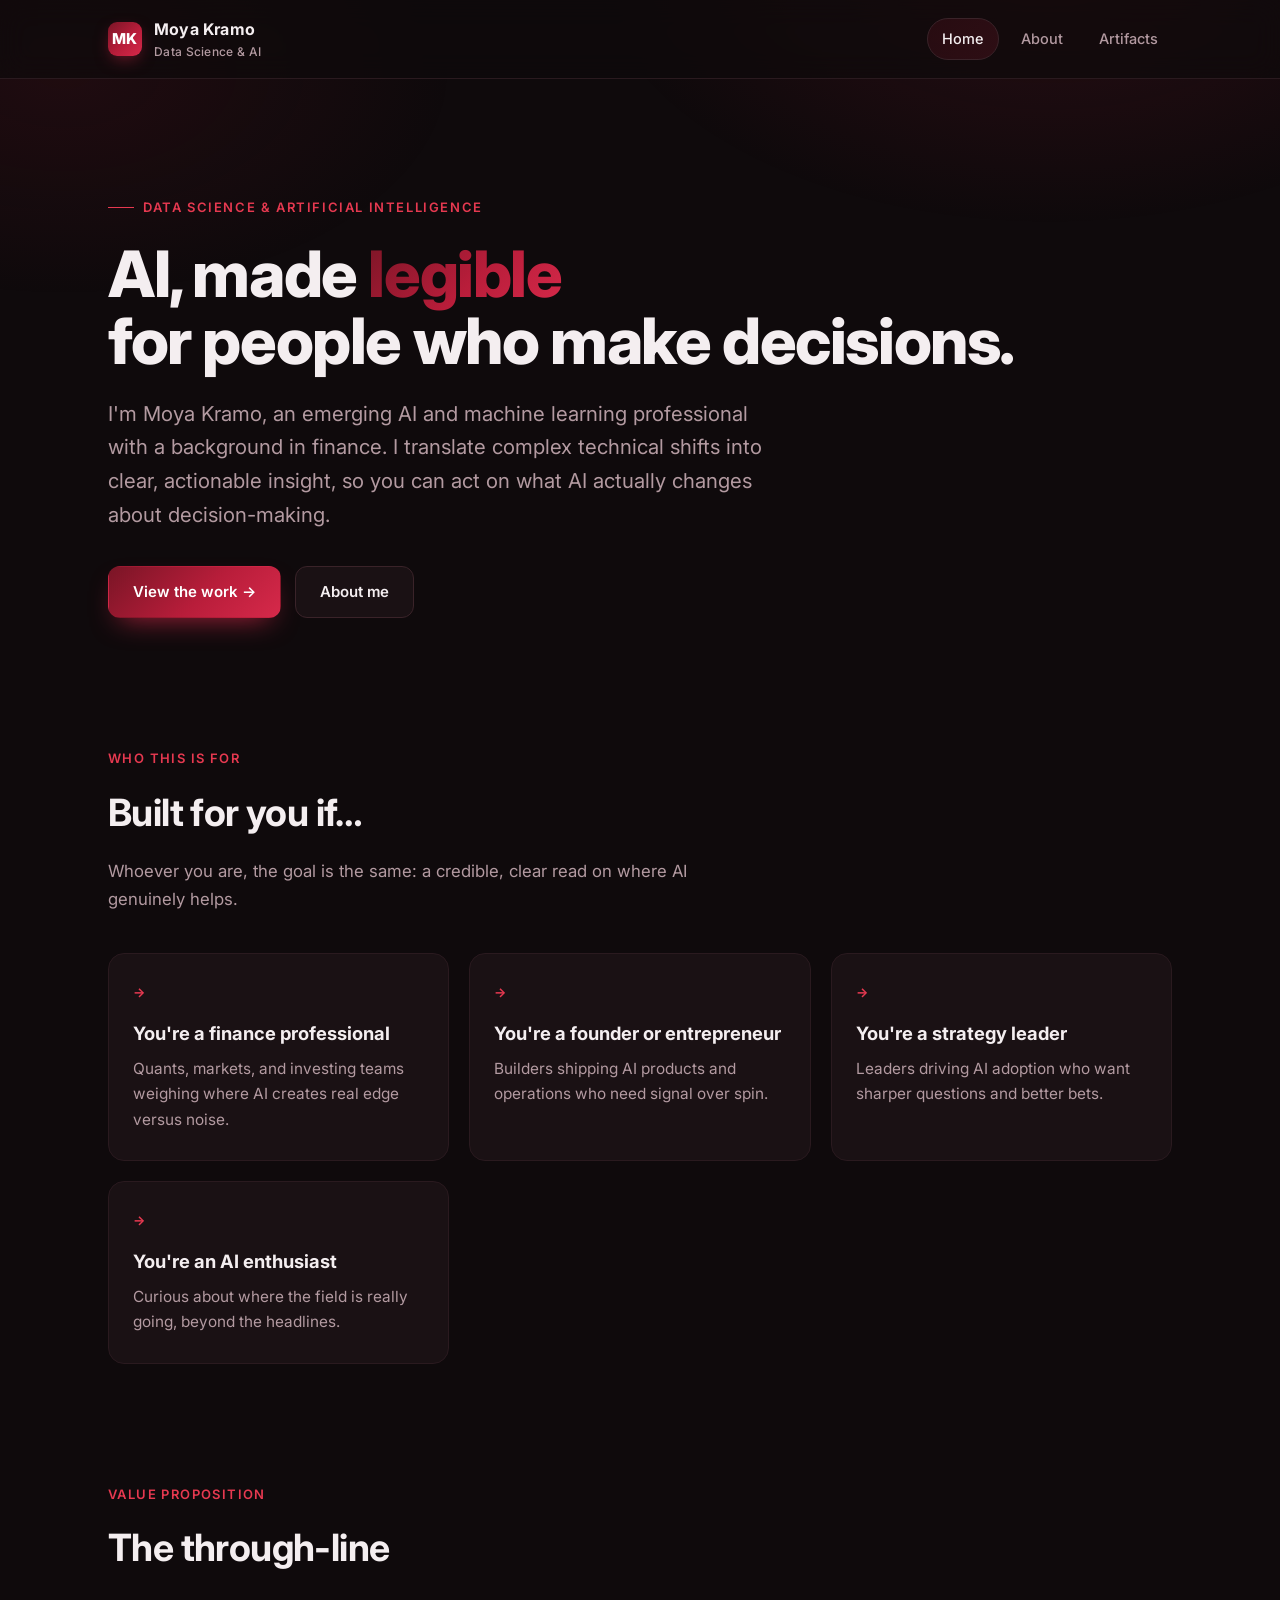
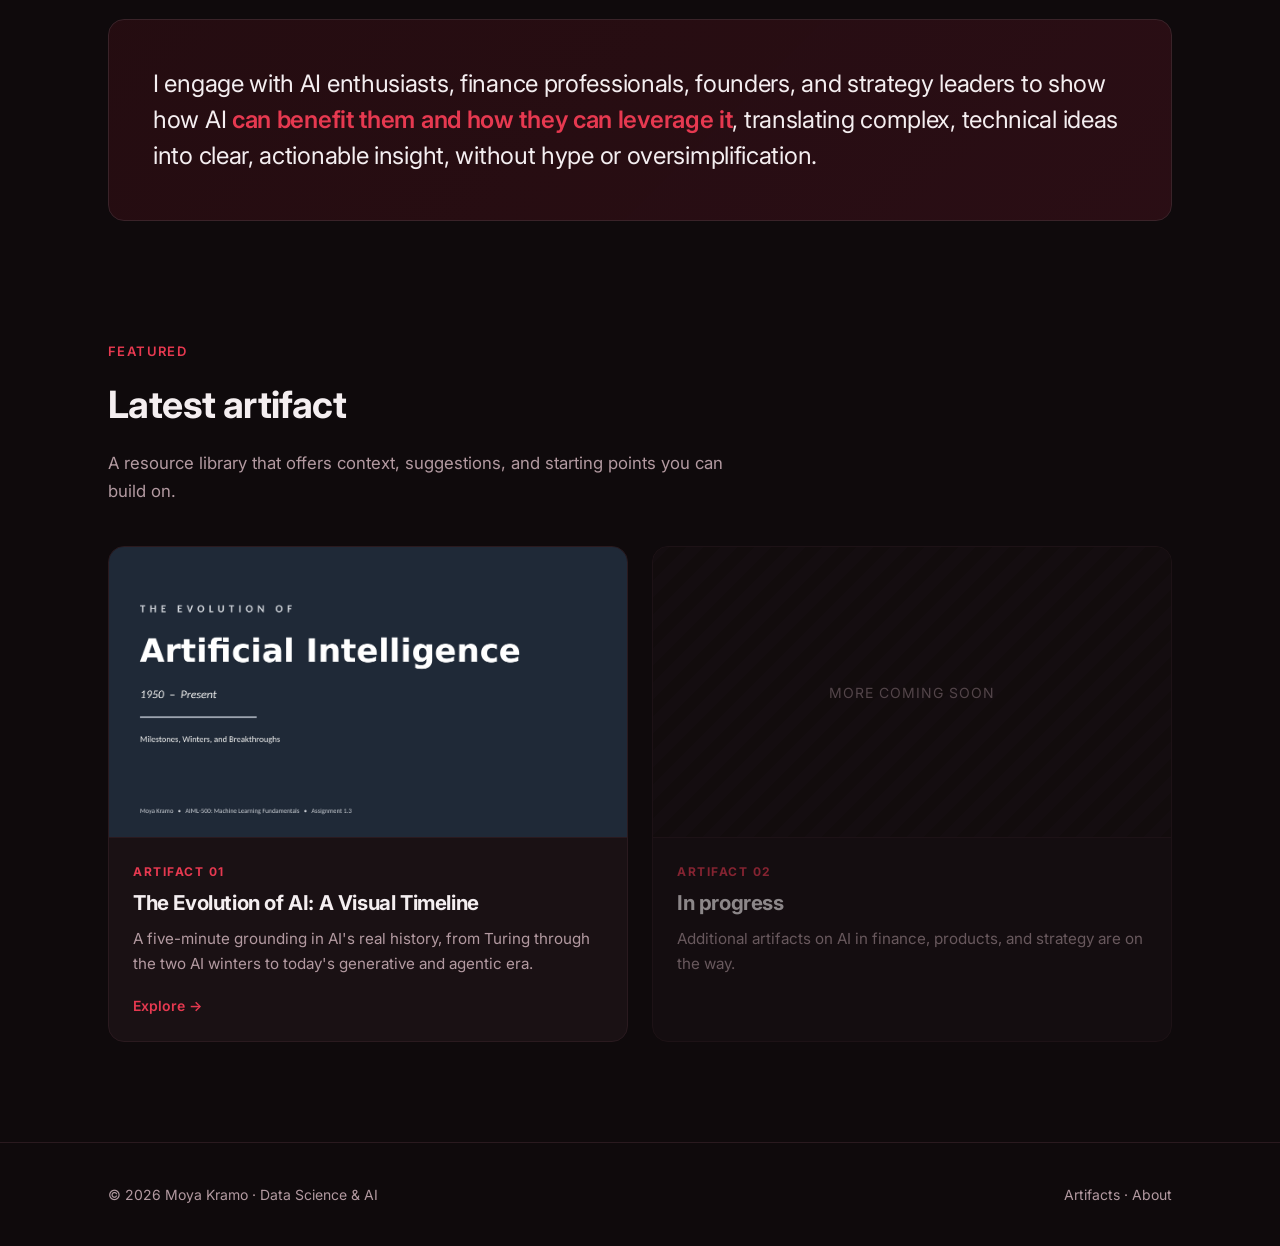
==== index.html @ 28b3f5e3 "Add files via upload" ====
<!DOCTYPE html>
<html lang="en">
<head>
  <meta charset="UTF-8" />
  <meta name="viewport" content="width=device-width, initial-scale=1.0" />
  <title>Moya Kramo · AI / ML Portfolio</title>
  <meta name="description" content="Moya Kramo, Data Science & AI. Translating AI into clear, actionable insight for finance professionals, founders, and strategy leaders." />
  <link rel="preconnect" href="https://fonts.googleapis.com" />
  <link rel="preconnect" href="https://fonts.gstatic.com" crossorigin />
  <link href="https://fonts.googleapis.com/css2?family=Inter:wght@400;500;600;700;800&display=swap" rel="stylesheet" />
  <link rel="stylesheet" href="assets/style.css" />
</head>
<body>
  <header class="site-header">
    <nav class="nav">
      <a class="brand" href="index.html">
        <span class="mark">MK</span>
        <span>Moya Kramo<small>Data Science &amp; AI</small></span>
      </a>
      <button class="nav-toggle" aria-label="Menu">&#9776;</button>
      <div class="nav-links">
        <a href="index.html" class="active">Home</a>
        <a href="about.html">About</a>
        <a href="artifacts.html">Artifacts</a>
      </div>
    </nav>
  </header>

  <main>
    <!-- HERO -->
    <section class="hero">
      <div class="wrap">
        <span class="eyebrow">Data Science &amp; Artificial Intelligence</span>
        <h1>AI, made <span class="accent">legible</span><br />for people who make decisions.</h1>
        <p class="lead">
          I'm Moya Kramo, an emerging AI and machine learning professional with a background in
          finance. I translate complex technical shifts into clear, actionable insight, so you can
          act on what AI actually changes about decision-making.
        </p>
        <div class="cta-row">
          <a class="btn btn-primary" href="artifacts.html">View the work &rarr;</a>
          <a class="btn btn-ghost" href="about.html">About me</a>
        </div>
      </div>
    </section>

    <!-- VALUE PROP -->
    <section class="section">
      <div class="wrap">
        <div class="section-head">
          <div class="kicker">Who this is for</div>
          <h2>Built for you if&hellip;</h2>
          <p>Whoever you are, the goal is the same: a credible, clear read on where AI genuinely helps.</p>
        </div>
        <div class="value-grid">
          <div class="value-card">
            <div class="num">&rarr;</div>
            <h3>You're a finance professional</h3>
            <p>Quants, markets, and investing teams weighing where AI creates real edge versus noise.</p>
          </div>
          <div class="value-card">
            <div class="num">&rarr;</div>
            <h3>You're a founder or entrepreneur</h3>
            <p>Builders shipping AI products and operations who need signal over spin.</p>
          </div>
          <div class="value-card">
            <div class="num">&rarr;</div>
            <h3>You're a strategy leader</h3>
            <p>Leaders driving AI adoption who want sharper questions and better bets.</p>
          </div>
          <div class="value-card">
            <div class="num">&rarr;</div>
            <h3>You're an AI enthusiast</h3>
            <p>Curious about where the field is really going, beyond the headlines.</p>
          </div>
        </div>
      </div>
    </section>

    <!-- STATEMENT -->
    <section class="section">
      <div class="wrap">
        <div class="section-head">
          <div class="kicker">Value proposition</div>
          <h2>The through-line</h2>
        </div>
        <div class="statement">
          <p>
            I engage with AI enthusiasts, finance professionals, founders, and strategy leaders to show
            how AI <span class="accent">can benefit them and how they can leverage it</span>, translating
            complex, technical ideas into clear, actionable insight, without hype or oversimplification.
          </p>
        </div>
      </div>
    </section>

    <!-- FEATURED ARTIFACT -->
    <section class="section">
      <div class="wrap">
        <div class="section-head">
          <div class="kicker">Featured</div>
          <h2>Latest artifact</h2>
          <p>A resource library that offers context, suggestions, and starting points you can build on.</p>
        </div>
        <div class="art-grid">
          <a class="art-card" href="artifact-01.html">
            <div class="art-thumb"><img src="assets/artifacts/ai-timeline-cover.png" alt="AI Timeline cover slide" /></div>
            <div class="art-body">
              <div class="art-index">ARTIFACT 01</div>
              <h3>The Evolution of AI: A Visual Timeline</h3>
              <p>A five-minute grounding in AI's real history, from Turing through the two AI winters to today's generative and agentic era.</p>
              <span class="art-more">Explore &rarr;</span>
            </div>
          </a>
          <div class="art-card soon">
            <div class="art-thumb">More coming soon</div>
            <div class="art-body">
              <div class="art-index">ARTIFACT 02</div>
              <h3>In progress</h3>
              <p>Additional artifacts on AI in finance, products, and strategy are on the way.</p>
            </div>
          </div>
        </div>
      </div>
    </section>
  </main>

  <footer class="site-footer">
    <div class="wrap">
      <div>&copy; 2026 Moya Kramo · Data Science &amp; AI</div>
      <div><a href="artifacts.html">Artifacts</a> · <a href="about.html">About</a></div>
    </div>
  </footer>

  <script src="assets/main.js"></script>
</body>
</html>
---- assets/style.css ----
/* ============================================================
   Moya Kramo — Portfolio
   Dark burgundy / red theme
   ============================================================ */

:root {
  /* backgrounds */
  --bg:        #0f0a0c;
  --bg-alt:    #140d10;
  --surface:   #1a1114;
  --surface-2: #22161a;
  --border:    #3a2329;
  --border-soft: #2a1a1f;

  /* brand — burgundy / red */
  --burgundy:  #6e1423;
  --burgundy-2:#8d1c2e;
  --red:       #c1121f;
  --red-bright:#e63950;
  --accent:    #b81d3a;
  --grad: linear-gradient(135deg, #7a1526 0%, #b81d3a 55%, #d6294a 100%);
  --grad-soft: linear-gradient(135deg, rgba(122,21,38,.20), rgba(214,41,74,.14));

  /* text */
  --text:      #f4eef0;
  --muted:     #b39aa1;
  --muted-2:   #8b757c;

  /* system */
  --radius:    16px;
  --radius-sm: 10px;
  --maxw:      1120px;
  --shadow:    0 18px 40px -18px rgba(0,0,0,.75);
  --font: "Inter", -apple-system, BlinkMacSystemFont, "Segoe UI", Roboto, Helvetica, Arial, sans-serif;
}

* { box-sizing: border-box; }

html { scroll-behavior: smooth; scroll-padding-top: 96px; }

body {
  margin: 0;
  font-family: var(--font);
  background: var(--bg);
  color: var(--text);
  line-height: 1.65;
  -webkit-font-smoothing: antialiased;
  text-rendering: optimizeLegibility;
}

/* ambient glow */
body::before {
  content: "";
  position: fixed;
  inset: 0;
  z-index: -1;
  background:
    radial-gradient(60% 50% at 82% -5%, rgba(184,29,58,.16), transparent 60%),
    radial-gradient(55% 45% at 5% 8%, rgba(110,20,35,.18), transparent 55%);
  pointer-events: none;
}

a { color: inherit; text-decoration: none; }
img { max-width: 100%; display: block; }

.wrap { max-width: var(--maxw); margin: 0 auto; padding: 0 28px; }

/* ---------- header ---------- */
.site-header {
  position: sticky; top: 0; z-index: 50;
  backdrop-filter: blur(14px);
  background: rgba(15,10,12,.72);
  border-bottom: 1px solid var(--border-soft);
}
.nav {
  max-width: var(--maxw); margin: 0 auto;
  display: flex; align-items: center; justify-content: space-between;
  padding: 16px 28px;
}
.brand { display: flex; align-items: center; gap: 12px; font-weight: 700; letter-spacing: .2px; }
.brand .mark {
  width: 34px; height: 34px; border-radius: 9px;
  background: var(--grad);
  display: grid; place-items: center;
  font-size: 15px; font-weight: 800; color: #fff;
  box-shadow: 0 6px 18px -6px rgba(214,41,74,.7);
}
.brand small { display: block; font-weight: 500; color: var(--muted); font-size: 12px; letter-spacing: .3px; }
.nav-links { display: flex; gap: 8px; align-items: center; }
.nav-links a {
  padding: 8px 14px; border-radius: 999px; color: var(--muted);
  font-size: 14.5px; font-weight: 500; transition: .18s;
}
.nav-links a:hover { color: var(--text); background: var(--surface); }
.nav-links a.active { color: var(--text); background: var(--grad-soft); border: 1px solid var(--border); }
.nav-toggle { display: none; background: none; border: 0; color: var(--text); font-size: 24px; cursor: pointer; }

/* ---------- hero ---------- */
.hero { padding: 110px 0 70px; }
.eyebrow {
  display: inline-flex; align-items: center; gap: 9px;
  font-size: 13px; letter-spacing: 1.6px; text-transform: uppercase;
  color: var(--red-bright); font-weight: 600; margin-bottom: 22px;
}
.eyebrow::before { content:""; width: 26px; height: 1.5px; background: var(--red-bright); display:inline-block; }
.hero h1 {
  font-size: clamp(2.4rem, 5.4vw, 4rem);
  line-height: 1.05; margin: 0 0 22px; letter-spacing: -1.4px; font-weight: 800;
}
.hero h1 .accent {
  background: var(--grad);
  -webkit-background-clip: text; background-clip: text; color: transparent;
}
.hero p.lead {
  font-size: clamp(1.05rem, 1.8vw, 1.28rem);
  color: var(--muted); max-width: 680px; margin: 0 0 34px;
}
.cta-row { display: flex; gap: 14px; flex-wrap: wrap; }

/* ---------- buttons ---------- */
.btn {
  display: inline-flex; align-items: center; gap: 10px;
  padding: 13px 24px; border-radius: 12px; font-weight: 600; font-size: 15px;
  cursor: pointer; border: 1px solid transparent; transition: .2s;
}
.btn-primary { background: var(--grad); color: #fff; box-shadow: 0 12px 28px -12px rgba(214,41,74,.8); }
.btn-primary:hover { transform: translateY(-2px); box-shadow: 0 18px 34px -12px rgba(214,41,74,.9); }
.btn-ghost { background: var(--surface); border-color: var(--border); color: var(--text); }
.btn-ghost:hover { border-color: var(--accent); background: var(--surface-2); }

/* ---------- section headings ---------- */
.section { padding: 60px 0; }
.section-head { margin-bottom: 40px; }
.section-head .kicker {
  color: var(--red-bright); font-size: 13px; font-weight: 600;
  letter-spacing: 1.4px; text-transform: uppercase; margin-bottom: 12px;
}
.section-head h2 { font-size: clamp(1.7rem, 3vw, 2.35rem); margin: 0 0 14px; letter-spacing: -.6px; }
.section-head p { color: var(--muted); max-width: 640px; margin: 0; font-size: 1.05rem; }

/* ---------- value prop cards ---------- */
.value-grid { display: grid; grid-template-columns: repeat(3,1fr); gap: 20px; }
.value-card {
  background: var(--surface); border: 1px solid var(--border-soft);
  border-radius: var(--radius); padding: 28px 24px; transition: .2s;
}
.value-card:hover { border-color: var(--border); transform: translateY(-3px); box-shadow: var(--shadow); }
.value-card .num {
  font-size: 13px; font-weight: 700; color: var(--red-bright);
  letter-spacing: 1px;
}
.value-card h3 { margin: 14px 0 8px; font-size: 1.15rem; }
.value-card p { color: var(--muted); margin: 0; font-size: .96rem; }

/* ---------- statement band ---------- */
.statement {
  background: var(--grad-soft);
  border: 1px solid var(--border); border-radius: var(--radius);
  padding: 46px 44px; margin-top: 8px;
}
.statement p { font-size: clamp(1.15rem, 2.1vw, 1.5rem); margin: 0; line-height: 1.5; letter-spacing: -.3px; }
.statement .accent { color: var(--red-bright); font-weight: 600; }

/* ---------- artifact grid ---------- */
.art-grid { display: grid; grid-template-columns: repeat(2,1fr); gap: 24px; }
.art-card {
  background: var(--surface); border: 1px solid var(--border-soft);
  border-radius: var(--radius); overflow: hidden; transition: .22s; display: flex; flex-direction: column;
}
.art-card:hover { border-color: var(--accent); transform: translateY(-4px); box-shadow: var(--shadow); }
.art-thumb { aspect-ratio: 16/9; overflow: hidden; border-bottom: 1px solid var(--border-soft); background: #11151c; }
.art-thumb img { width: 100%; height: 100%; object-fit: cover; transition: .3s; }
.art-card:hover .art-thumb img { transform: scale(1.04); }
.art-body { padding: 24px; display: flex; flex-direction: column; flex: 1; }
.art-index { font-size: 12px; font-weight: 700; color: var(--red-bright); letter-spacing: 1.5px; }
.art-body h3 { margin: 8px 0 10px; font-size: 1.28rem; letter-spacing: -.4px; line-height: 1.25; }
.art-body p { color: var(--muted); font-size: .95rem; margin: 0 0 18px; flex: 1; }
.art-more { color: var(--red-bright); font-weight: 600; font-size: 14px; display: inline-flex; gap: 7px; }
.art-card:hover .art-more { gap: 11px; }

.art-card.soon { opacity: .55; pointer-events: none; }
.art-card.soon .art-thumb {
  display: grid; place-items: center; aspect-ratio: 16/9;
  background: repeating-linear-gradient(135deg, #1a1114, #1a1114 12px, #17100f 12px, #17100f 24px);
  color: var(--muted-2); font-size: 14px; letter-spacing: 1px; text-transform: uppercase;
}

/* ---------- tag pills ---------- */
.pills { display: flex; flex-wrap: wrap; gap: 9px; }
.pill {
  font-size: 12.5px; font-weight: 500; padding: 6px 13px; border-radius: 999px;
  background: var(--surface-2); border: 1px solid var(--border); color: var(--muted);
}
.pill.brand { background: var(--grad); color: #fff; border-color: transparent; }

/* ============================================================
   Artifact detail layout
   ============================================================ */
.detail { display: grid; grid-template-columns: 232px 1fr; gap: 48px; align-items: start; padding: 48px 0 90px; }

.side-nav { position: sticky; top: 100px; }
.side-nav .back {
  display: inline-flex; align-items: center; gap: 8px; color: var(--muted);
  font-size: 14px; margin-bottom: 26px; padding: 8px 14px; border-radius: 999px;
  border: 1px solid var(--border-soft); transition: .18s;
}
.side-nav .back:hover { color: var(--text); border-color: var(--border); }
.side-nav ul { list-style: none; margin: 0; padding: 0; border-left: 1px solid var(--border-soft); }
.side-nav li a {
  display: block; padding: 9px 0 9px 18px; margin-left: -1px; color: var(--muted);
  font-size: 14.5px; border-left: 2px solid transparent; transition: .16s;
}
.side-nav li a:hover { color: var(--text); }
.side-nav li a.active { color: var(--red-bright); border-left-color: var(--red-bright); font-weight: 600; }

.detail-main { min-width: 0; }
.detail-header .pills { margin: 20px 0 26px; }
.detail-header h1 { font-size: clamp(2rem, 4vw, 3rem); letter-spacing: -1.2px; margin: 0; line-height: 1.08; }
.detail-header .sub { color: var(--muted); font-size: 1.1rem; margin: 16px 0 0; }

.doc-actions { display: flex; gap: 12px; flex-wrap: wrap; margin: 28px 0 10px; }

.art-section { padding: 34px 0; border-top: 1px solid var(--border-soft); scroll-margin-top: 96px; }
.art-section:first-of-type { border-top: 0; }
.art-section h2 {
  font-size: 1.4rem; margin: 0 0 16px; letter-spacing: -.4px;
  display: flex; align-items: center; gap: 12px;
}
.art-section h2::before {
  content: ""; width: 8px; height: 8px; border-radius: 2px; background: var(--grad); flex: none;
}
.art-section p { color: #d8ccd0; margin: 0 0 14px; }
.art-section ul { margin: 6px 0 0; padding-left: 0; list-style: none; }
.art-section ul li {
  position: relative; padding-left: 26px; margin-bottom: 12px; color: #d8ccd0;
}
.art-section ul li::before {
  content: ""; position: absolute; left: 4px; top: 11px;
  width: 7px; height: 7px; border-radius: 999px; background: var(--red-bright);
}

/* pdf embed */
.pdf-frame {
  width: 100%; aspect-ratio: 16/10; border: 1px solid var(--border);
  border-radius: var(--radius); background: #0b0e13; margin: 6px 0 0; box-shadow: var(--shadow);
}
.pdf-note { color: var(--muted-2); font-size: 13px; margin-top: 12px; }

/* ---------- footer ---------- */
.site-footer {
  border-top: 1px solid var(--border-soft); margin-top: 40px;
  padding: 40px 0; color: var(--muted); font-size: 14px;
}
.site-footer .wrap { display: flex; justify-content: space-between; align-items: center; gap: 20px; flex-wrap: wrap; }
.site-footer a:hover { color: var(--text); }

/* ---------- responsive ---------- */
@media (max-width: 860px) {
  .nav-links { display: none; }
  .nav-toggle { display: block; }
  .nav-links.open {
    display: flex; flex-direction: column; position: absolute; top: 64px; right: 20px;
    background: var(--surface); border: 1px solid var(--border); border-radius: 14px; padding: 10px; gap: 4px;
    box-shadow: var(--shadow);
  }
  .value-grid { grid-template-columns: 1fr; }
  .art-grid { grid-template-columns: 1fr; }
  .detail { grid-template-columns: 1fr; gap: 20px; }
  .side-nav { position: static; }
  .side-nav ul { display: none; }
  .statement { padding: 32px 24px; }
  .hero { padding: 70px 0 40px; }
}
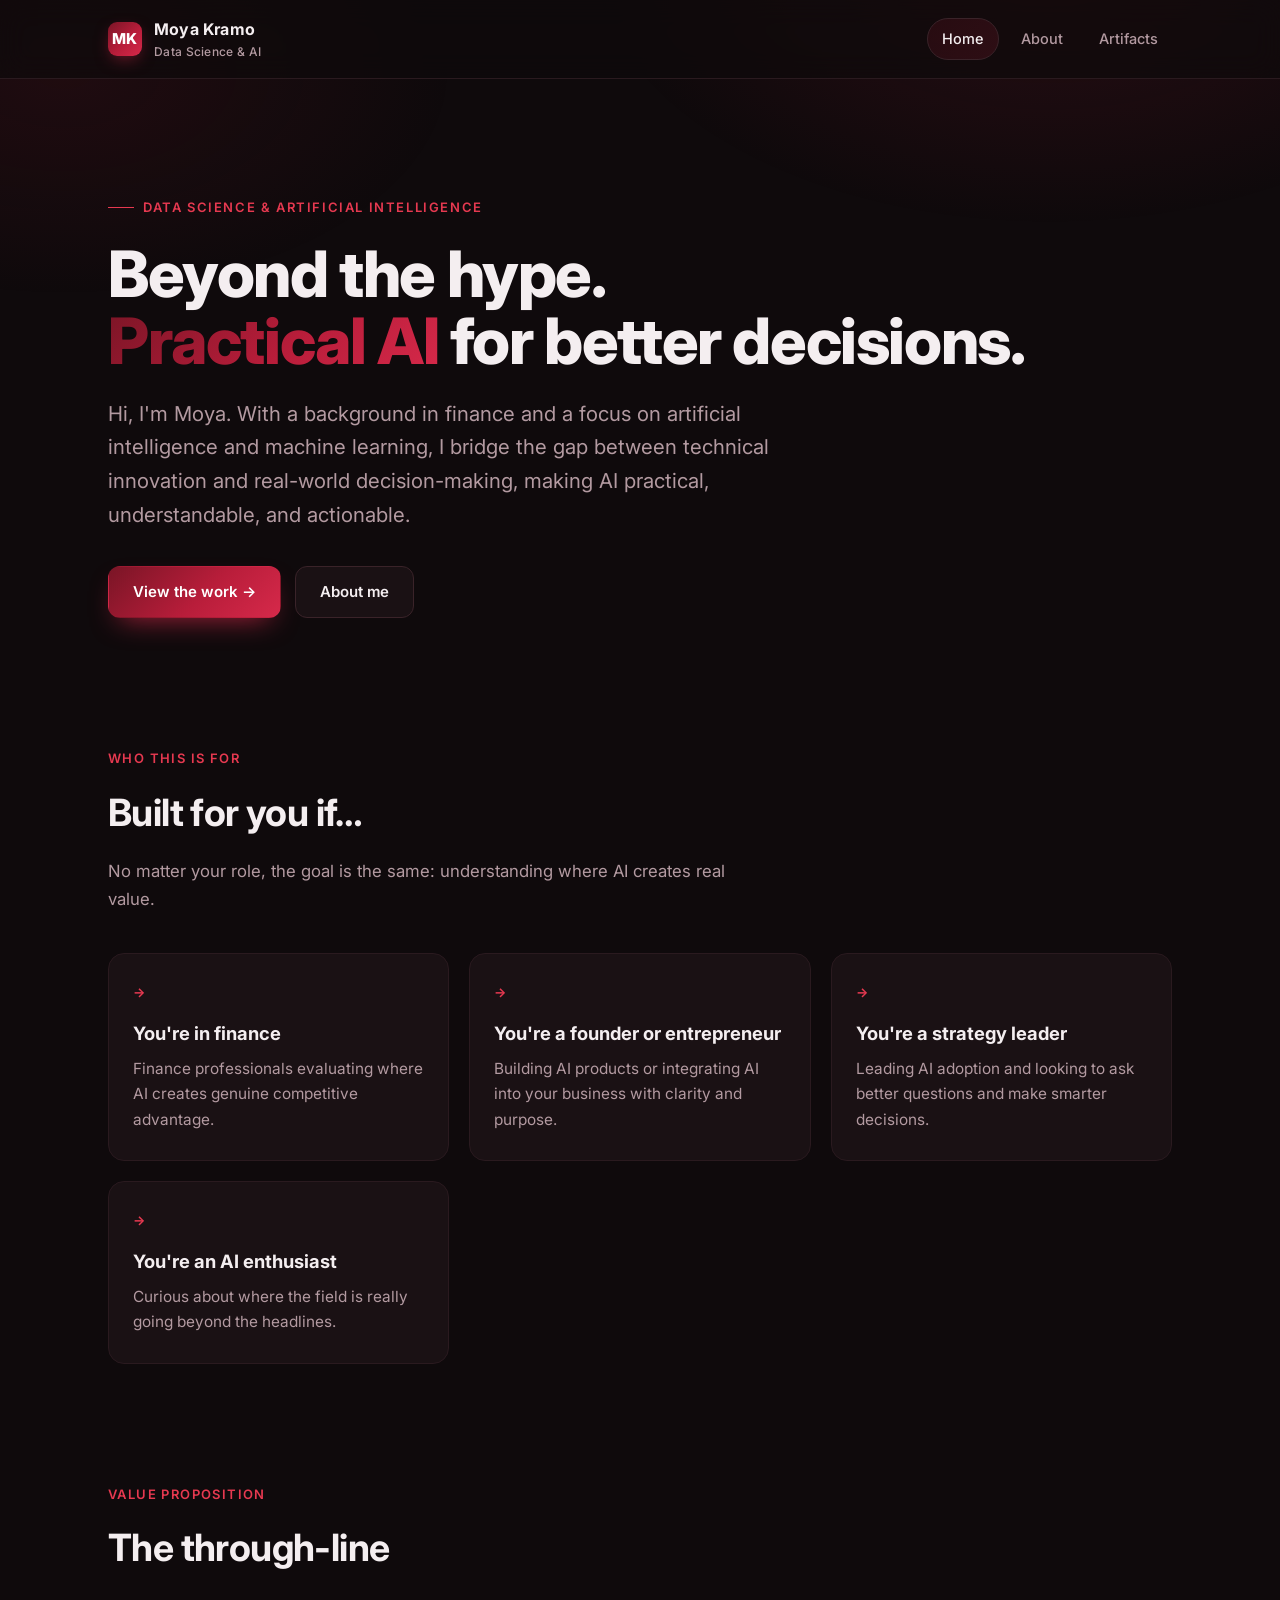
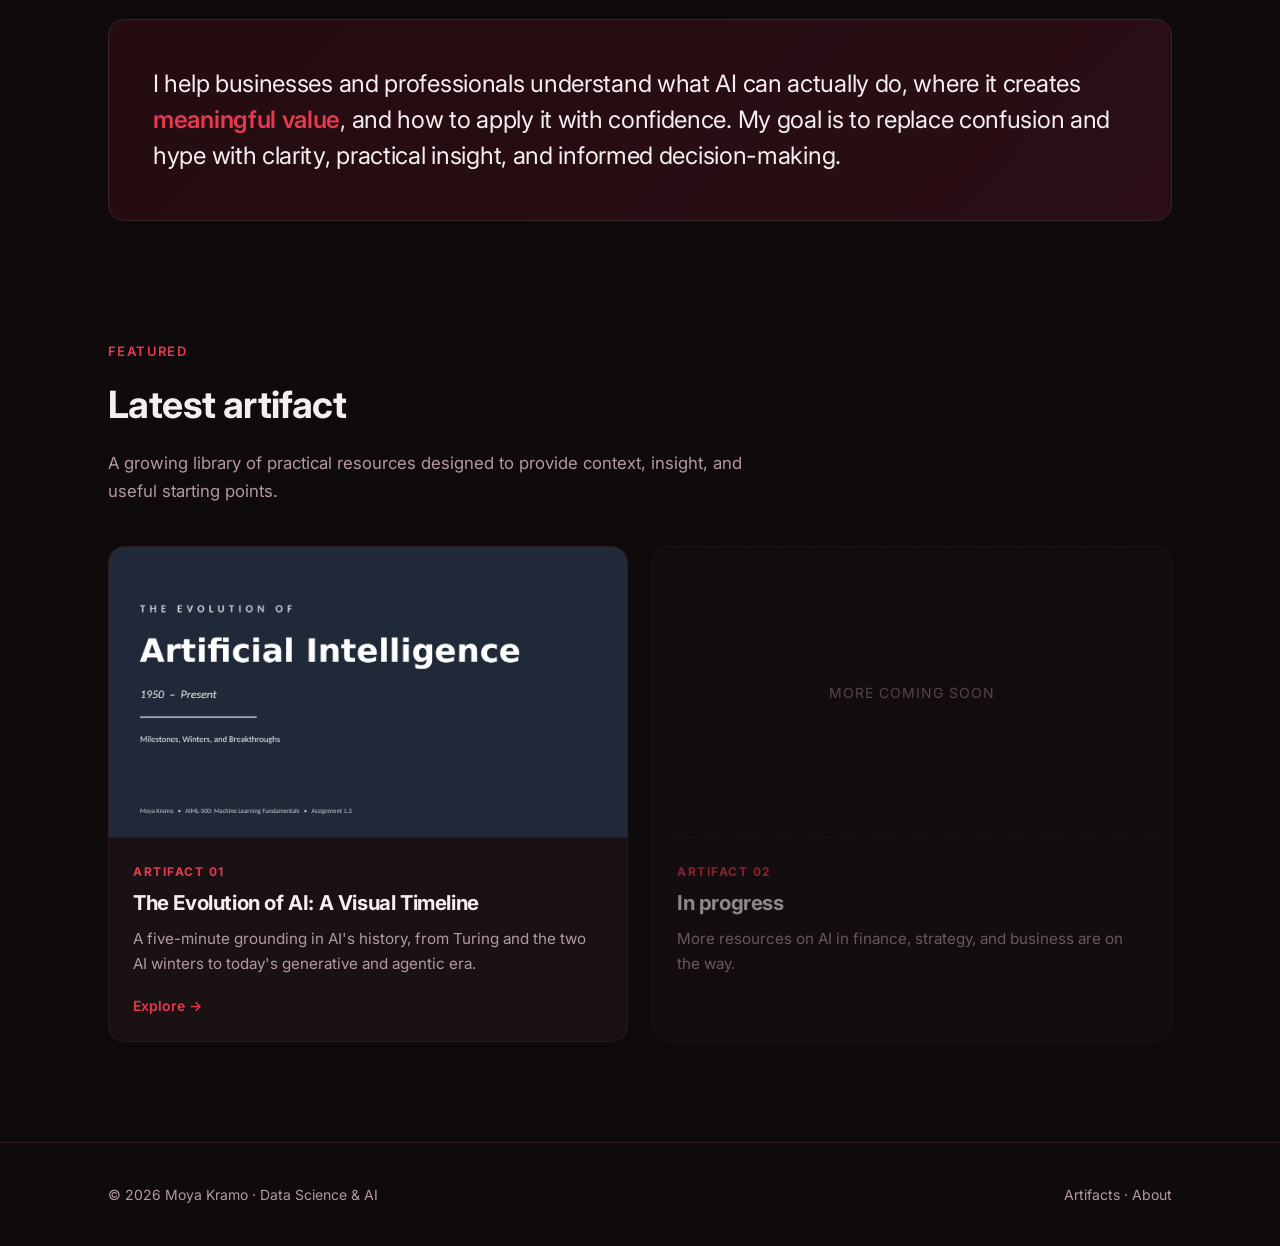
==== commit f80b4645: "Add files via upload" ====
--- a/index.html
+++ b/index.html
@@ -4,7 +4,7 @@
   <meta charset="UTF-8" />
   <meta name="viewport" content="width=device-width, initial-scale=1.0" />
   <title>Moya Kramo · AI / ML Portfolio</title>
-  <meta name="description" content="Moya Kramo, Data Science & AI. Translating AI into clear, actionable insight for finance professionals, founders, and strategy leaders." />
+  <meta name="description" content="Moya Kramo, Data Science & AI. Practical AI for better decisions." />
   <link rel="preconnect" href="https://fonts.googleapis.com" />
   <link rel="preconnect" href="https://fonts.gstatic.com" crossorigin />
   <link href="https://fonts.googleapis.com/css2?family=Inter:wght@400;500;600;700;800&display=swap" rel="stylesheet" />
@@ -31,11 +31,11 @@
     <section class="hero">
       <div class="wrap">
         <span class="eyebrow">Data Science &amp; Artificial Intelligence</span>
-        <h1>AI, made <span class="accent">legible</span><br />for people who make decisions.</h1>
+        <h1>Beyond the hype.<br /><span class="accent">Practical AI</span> for better decisions.</h1>
         <p class="lead">
-          I'm Moya Kramo, an emerging AI and machine learning professional with a background in
-          finance. I translate complex technical shifts into clear, actionable insight, so you can
-          act on what AI actually changes about decision-making.
+          Hi, I'm Moya. With a background in finance and a focus on artificial intelligence and machine
+          learning, I bridge the gap between technical innovation and real-world decision-making, making AI
+          practical, understandable, and actionable.
         </p>
         <div class="cta-row">
           <a class="btn btn-primary" href="artifacts.html">View the work &rarr;</a>
@@ -50,28 +50,28 @@
         <div class="section-head">
           <div class="kicker">Who this is for</div>
           <h2>Built for you if&hellip;</h2>
-          <p>Whoever you are, the goal is the same: a credible, clear read on where AI genuinely helps.</p>
+          <p>No matter your role, the goal is the same: understanding where AI creates real value.</p>
         </div>
         <div class="value-grid">
           <div class="value-card">
             <div class="num">&rarr;</div>
-            <h3>You're a finance professional</h3>
-            <p>Quants, markets, and investing teams weighing where AI creates real edge versus noise.</p>
+            <h3>You're in finance</h3>
+            <p>Finance professionals evaluating where AI creates genuine competitive advantage.</p>
           </div>
           <div class="value-card">
             <div class="num">&rarr;</div>
             <h3>You're a founder or entrepreneur</h3>
-            <p>Builders shipping AI products and operations who need signal over spin.</p>
+            <p>Building AI products or integrating AI into your business with clarity and purpose.</p>
           </div>
           <div class="value-card">
             <div class="num">&rarr;</div>
             <h3>You're a strategy leader</h3>
-            <p>Leaders driving AI adoption who want sharper questions and better bets.</p>
+            <p>Leading AI adoption and looking to ask better questions and make smarter decisions.</p>
           </div>
           <div class="value-card">
             <div class="num">&rarr;</div>
             <h3>You're an AI enthusiast</h3>
-            <p>Curious about where the field is really going, beyond the headlines.</p>
+            <p>Curious about where the field is really going beyond the headlines.</p>
           </div>
         </div>
       </div>
@@ -86,9 +86,9 @@
         </div>
         <div class="statement">
           <p>
-            I engage with AI enthusiasts, finance professionals, founders, and strategy leaders to show
-            how AI <span class="accent">can benefit them and how they can leverage it</span>, translating
-            complex, technical ideas into clear, actionable insight, without hype or oversimplification.
+            I help businesses and professionals understand what AI can actually do, where it creates
+            <span class="accent">meaningful value</span>, and how to apply it with confidence. My goal is to
+            replace confusion and hype with clarity, practical insight, and informed decision-making.
           </p>
         </div>
       </div>
@@ -100,7 +100,7 @@
         <div class="section-head">
           <div class="kicker">Featured</div>
           <h2>Latest artifact</h2>
-          <p>A resource library that offers context, suggestions, and starting points you can build on.</p>
+          <p>A growing library of practical resources designed to provide context, insight, and useful starting points.</p>
         </div>
         <div class="art-grid">
           <a class="art-card" href="artifact-01.html">
@@ -108,7 +108,7 @@
             <div class="art-body">
               <div class="art-index">ARTIFACT 01</div>
               <h3>The Evolution of AI: A Visual Timeline</h3>
-              <p>A five-minute grounding in AI's real history, from Turing through the two AI winters to today's generative and agentic era.</p>
+              <p>A five-minute grounding in AI's history, from Turing and the two AI winters to today's generative and agentic era.</p>
               <span class="art-more">Explore &rarr;</span>
             </div>
           </a>
@@ -117,7 +117,7 @@
             <div class="art-body">
               <div class="art-index">ARTIFACT 02</div>
               <h3>In progress</h3>
-              <p>Additional artifacts on AI in finance, products, and strategy are on the way.</p>
+              <p>More resources on AI in finance, strategy, and business are on the way.</p>
             </div>
           </div>
         </div>
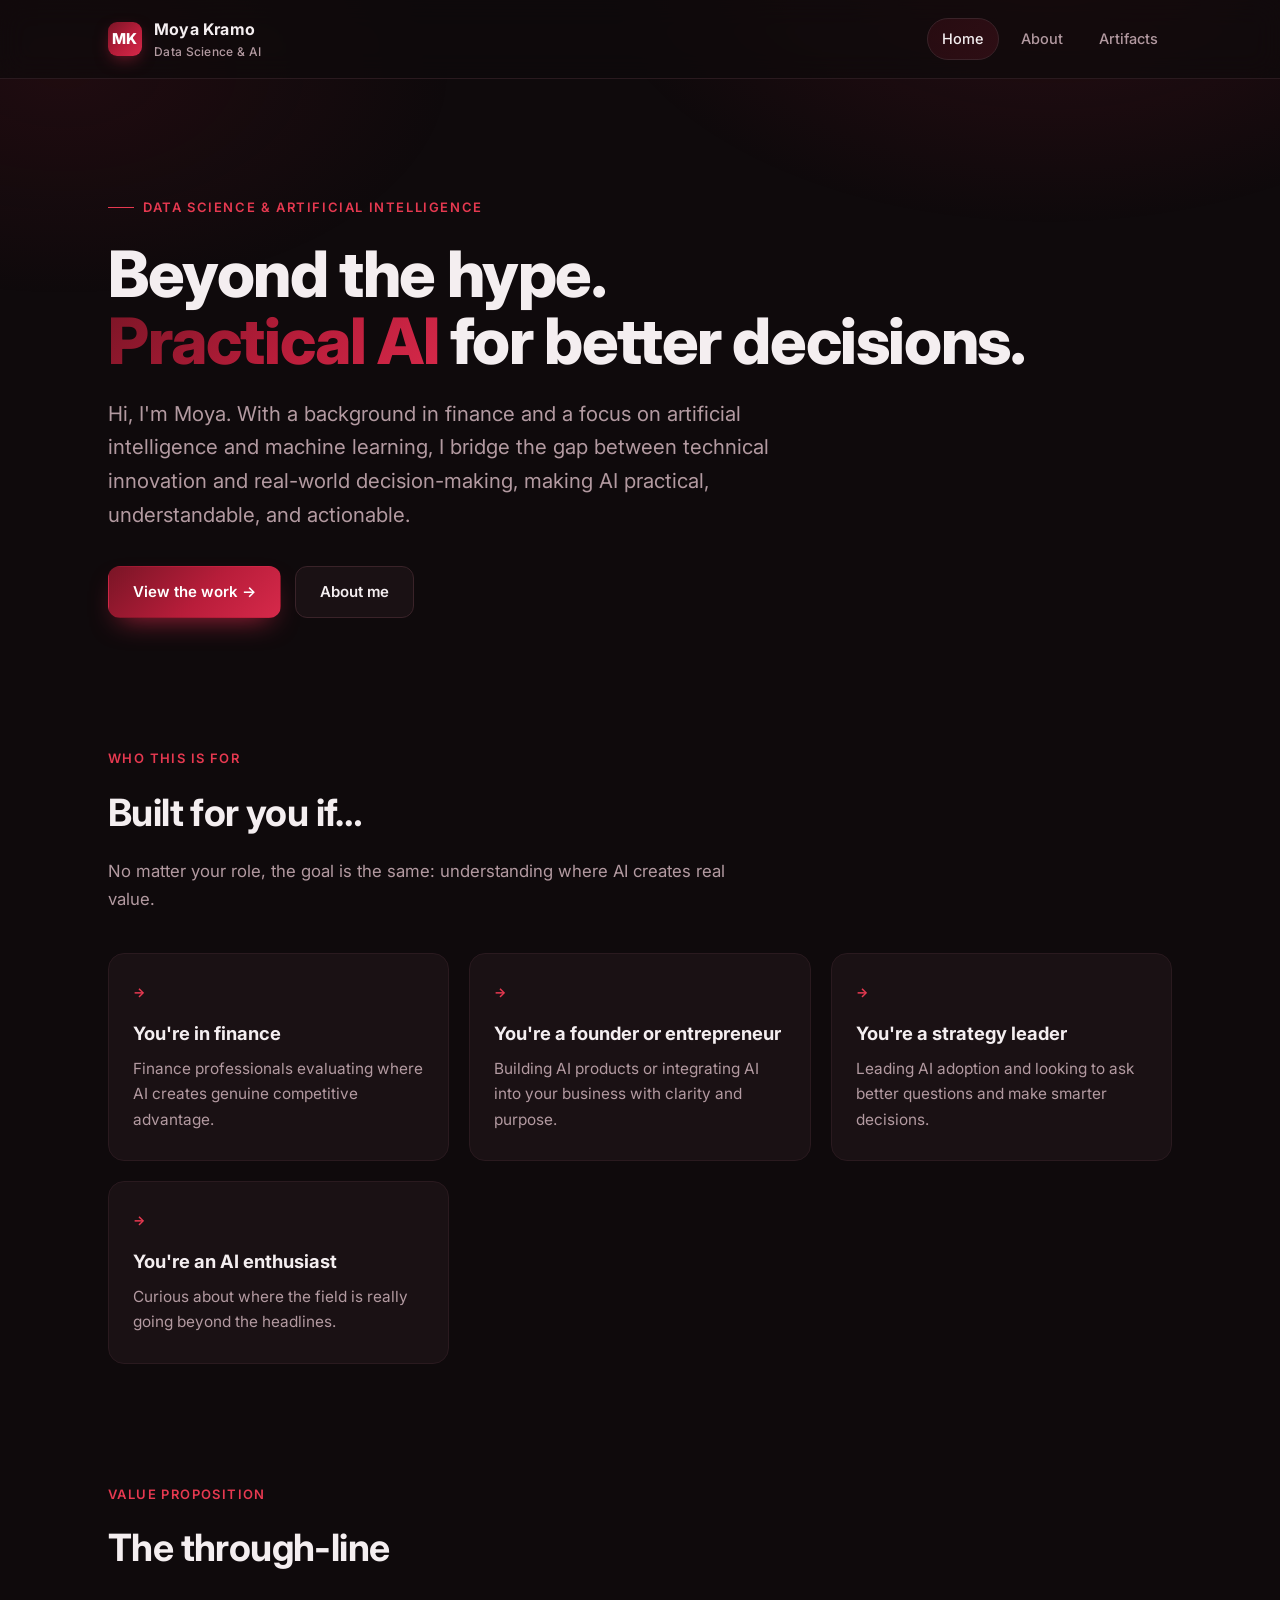
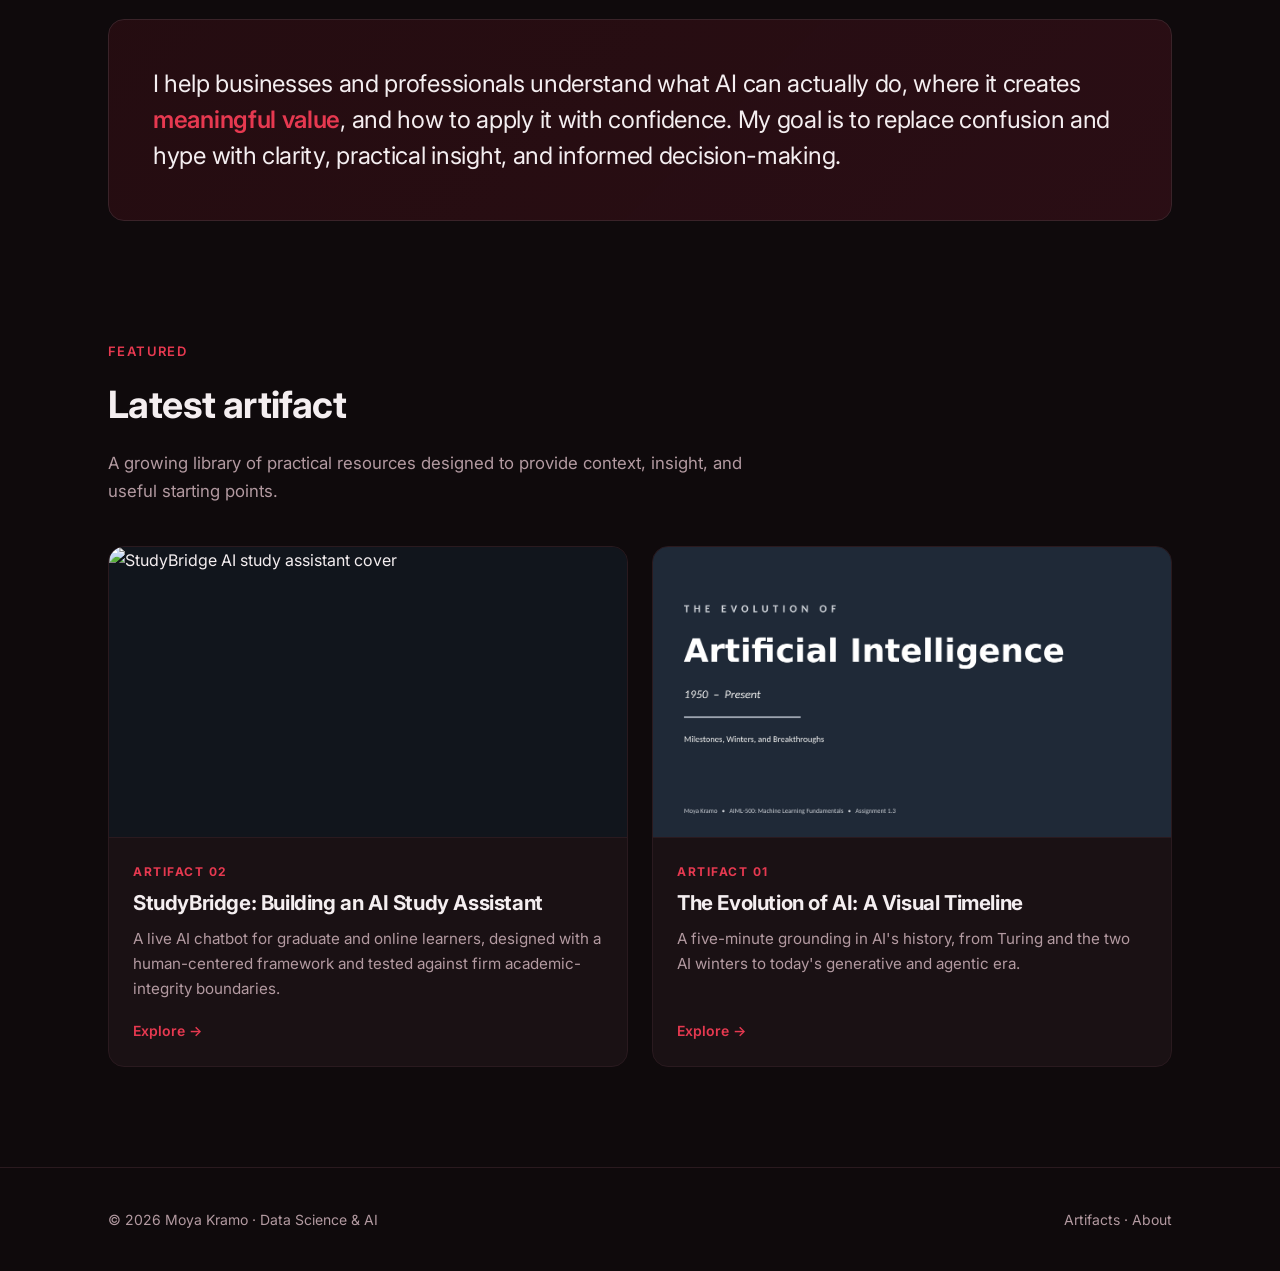
==== commit e58a0eee: "Add files via upload" ====
--- a/index.html
+++ b/index.html
@@ -103,6 +103,15 @@
           <p>A growing library of practical resources designed to provide context, insight, and useful starting points.</p>
         </div>
         <div class="art-grid">
+          <a class="art-card" href="artifact-02.html">
+            <div class="art-thumb"><img src="assets/artifacts/artifact-02-cover.png" alt="StudyBridge AI study assistant cover" /></div>
+            <div class="art-body">
+              <div class="art-index">ARTIFACT 02</div>
+              <h3>StudyBridge: Building an AI Study Assistant</h3>
+              <p>A live AI chatbot for graduate and online learners, designed with a human-centered framework and tested against firm academic-integrity boundaries.</p>
+              <span class="art-more">Explore &rarr;</span>
+            </div>
+          </a>
           <a class="art-card" href="artifact-01.html">
             <div class="art-thumb"><img src="assets/artifacts/ai-timeline-cover.png" alt="AI Timeline cover slide" /></div>
             <div class="art-body">
@@ -112,14 +121,6 @@
               <span class="art-more">Explore &rarr;</span>
             </div>
           </a>
-          <div class="art-card soon">
-            <div class="art-thumb">More coming soon</div>
-            <div class="art-body">
-              <div class="art-index">ARTIFACT 02</div>
-              <h3>In progress</h3>
-              <p>More resources on AI in finance, strategy, and business are on the way.</p>
-            </div>
-          </div>
         </div>
       </div>
     </section>
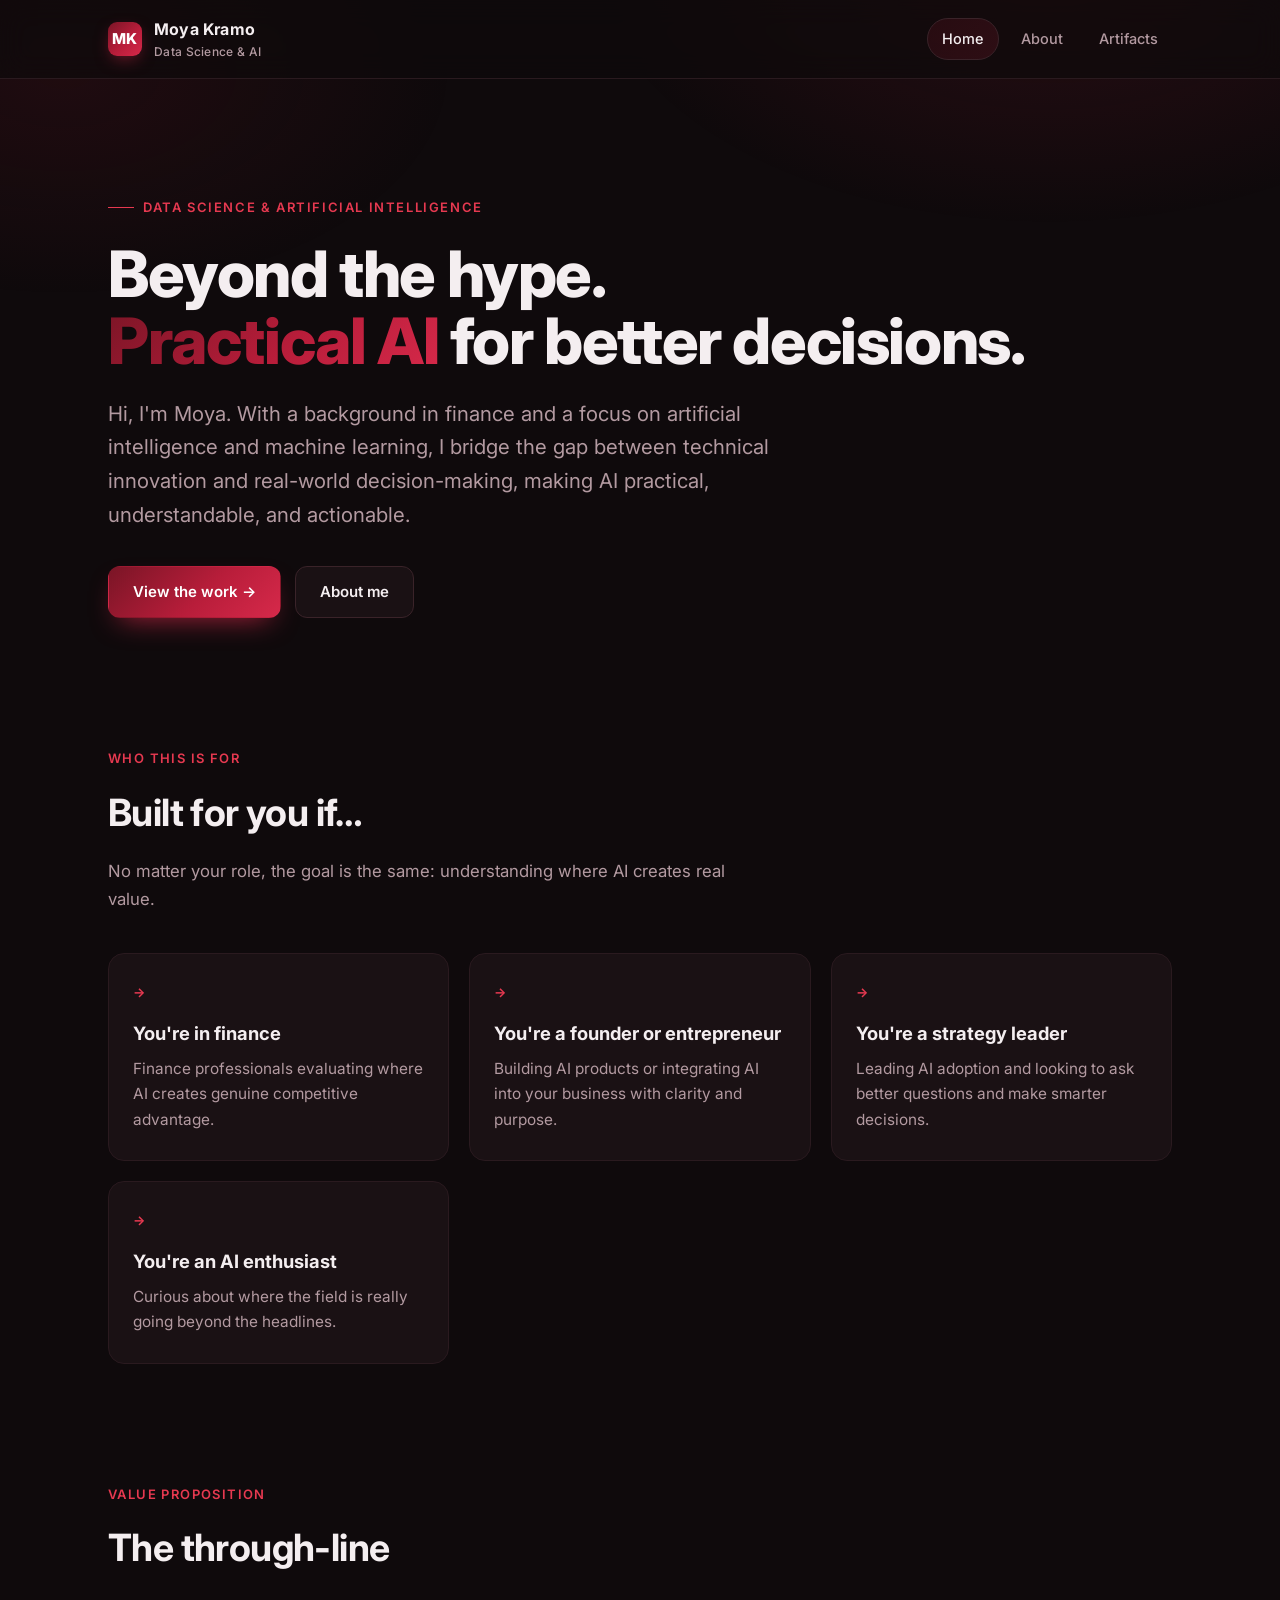
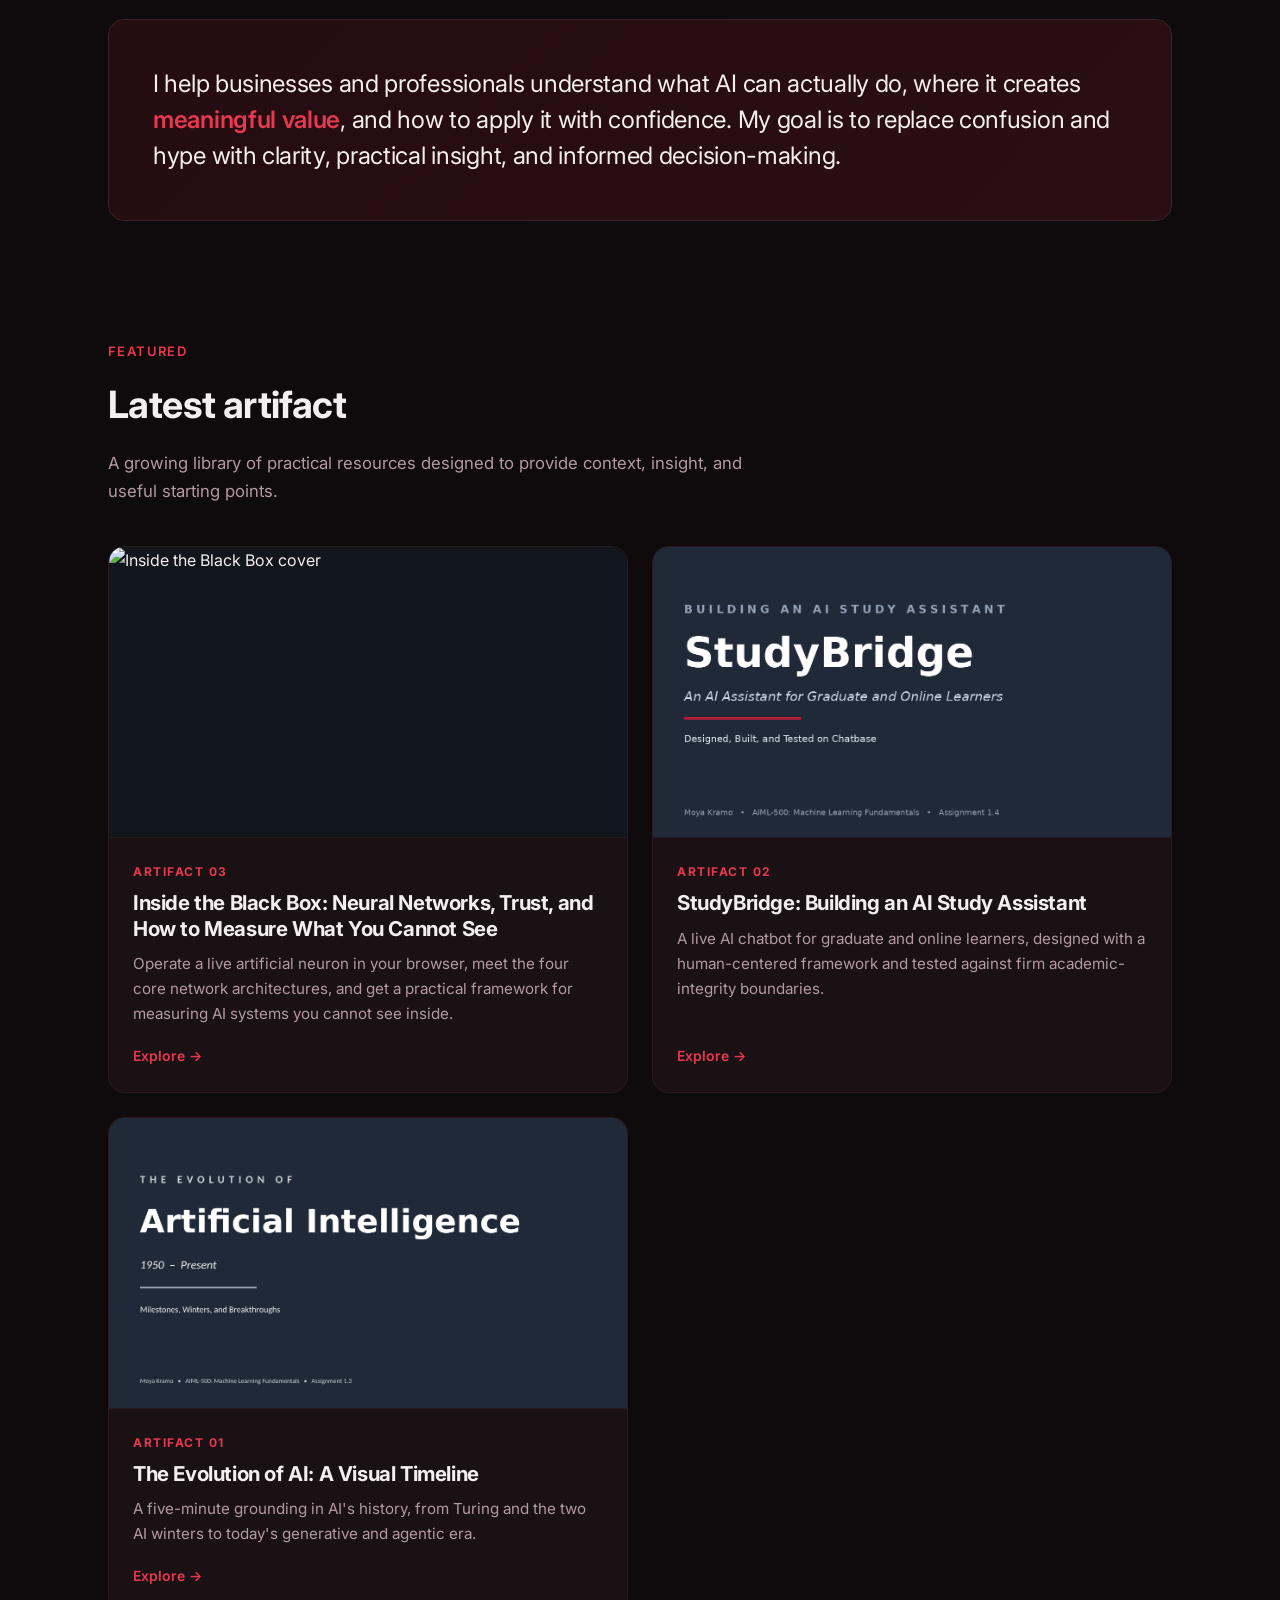
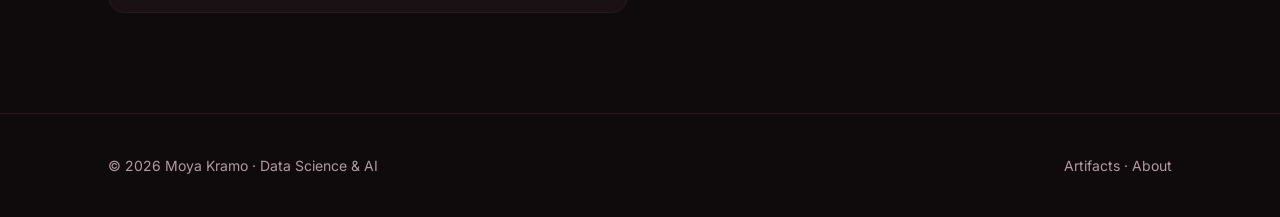
==== commit 0a92cce5: "Add files via upload" ====
--- a/index.html
+++ b/index.html
@@ -103,6 +103,15 @@
           <p>A growing library of practical resources designed to provide context, insight, and useful starting points.</p>
         </div>
         <div class="art-grid">
+          <a class="art-card" href="artifact-03.html">
+            <div class="art-thumb"><img src="assets/artifacts/artifact-03-cover.png" alt="Inside the Black Box cover" /></div>
+            <div class="art-body">
+              <div class="art-index">ARTIFACT 03</div>
+              <h3>Inside the Black Box: Neural Networks, Trust, and How to Measure What You Cannot See</h3>
+              <p>Operate a live artificial neuron in your browser, meet the four core network architectures, and get a practical framework for measuring AI systems you cannot see inside.</p>
+              <span class="art-more">Explore &rarr;</span>
+            </div>
+          </a>
           <a class="art-card" href="artifact-02.html">
             <div class="art-thumb"><img src="assets/artifacts/artifact-02-cover.png" alt="StudyBridge AI study assistant cover" /></div>
             <div class="art-body">
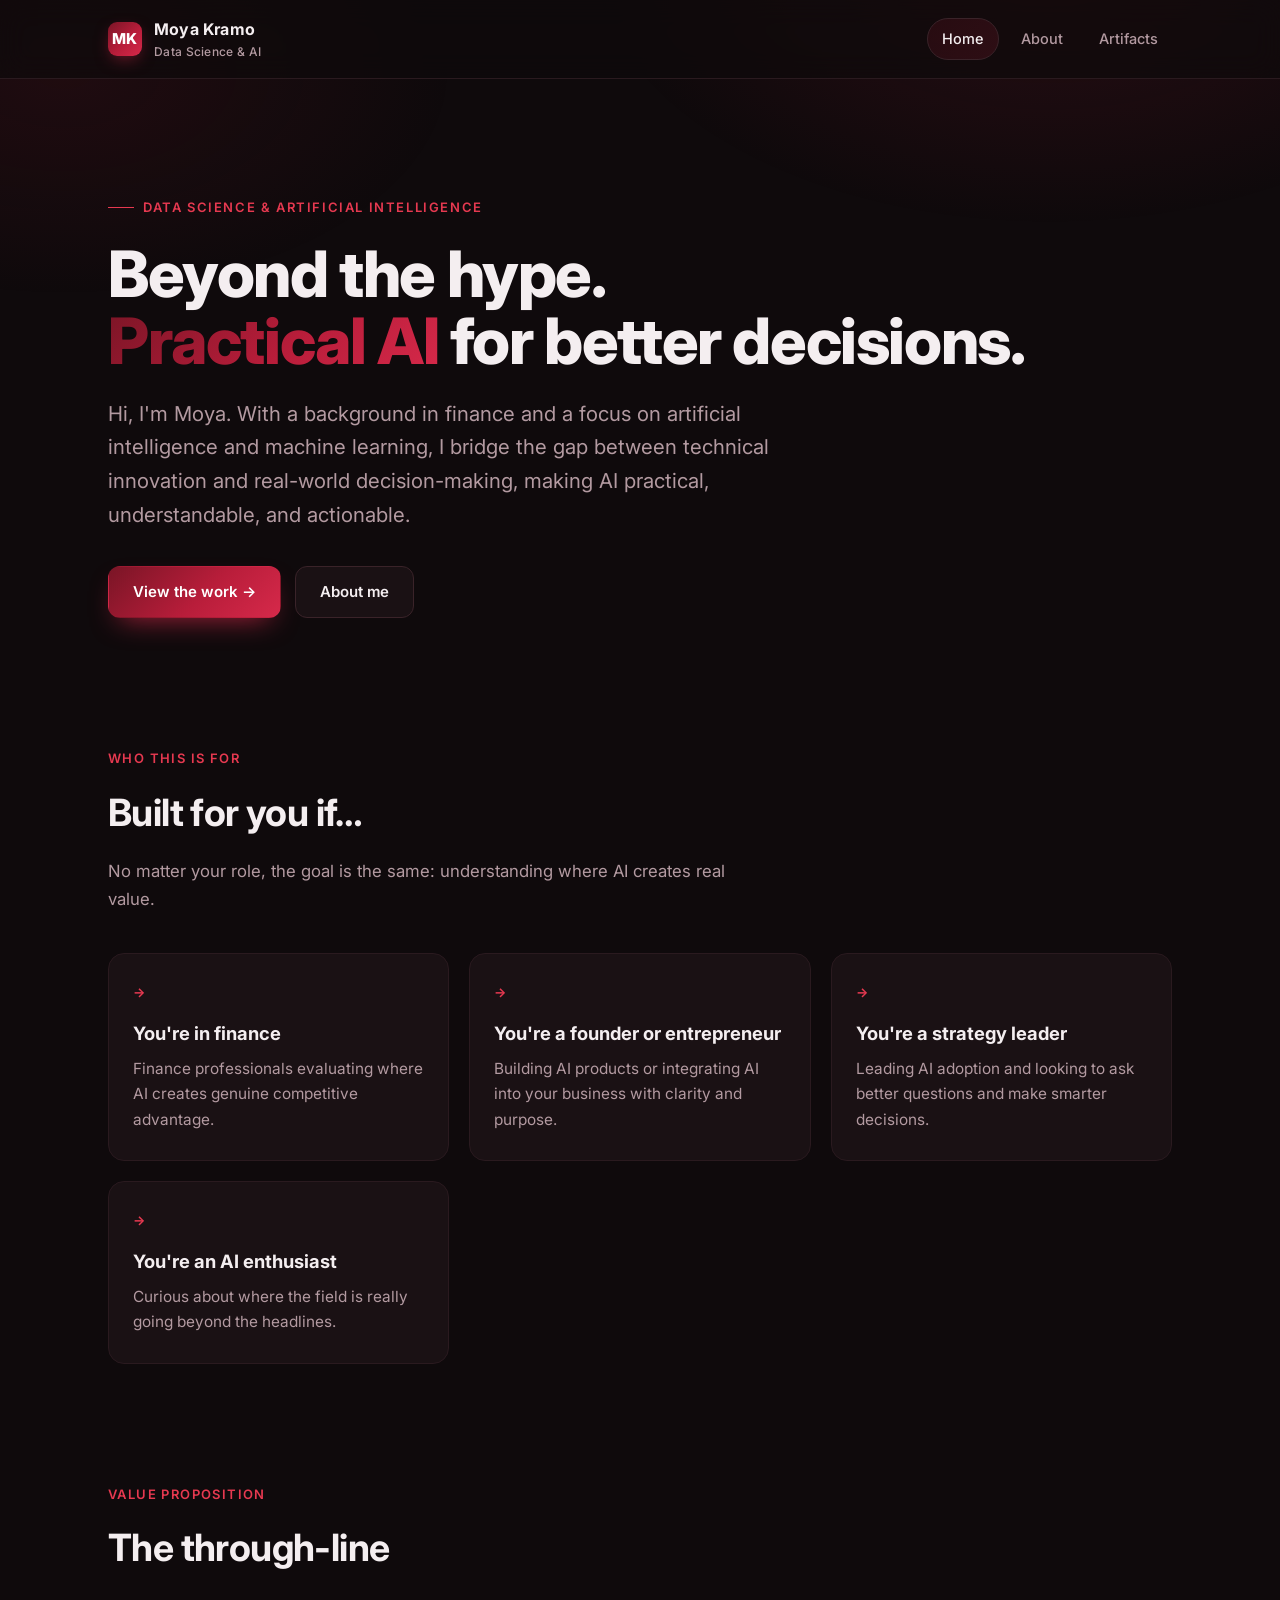
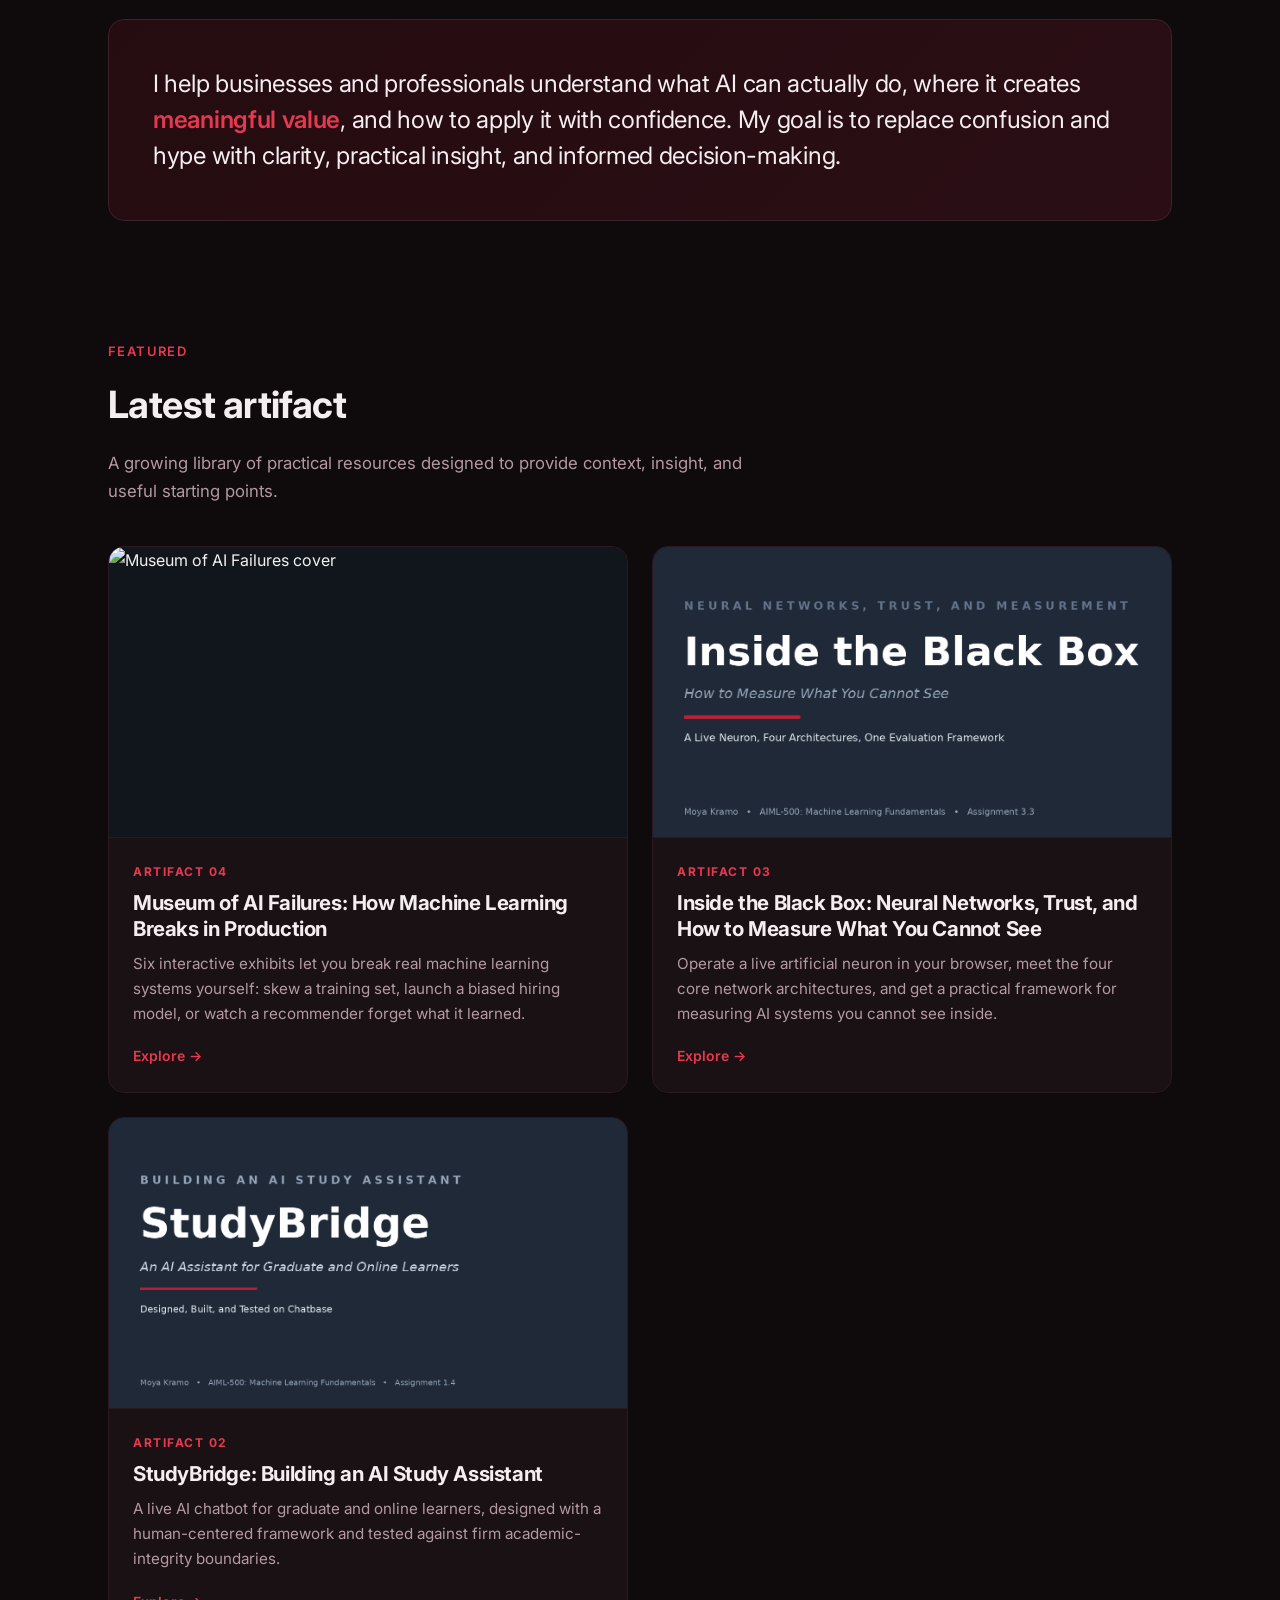
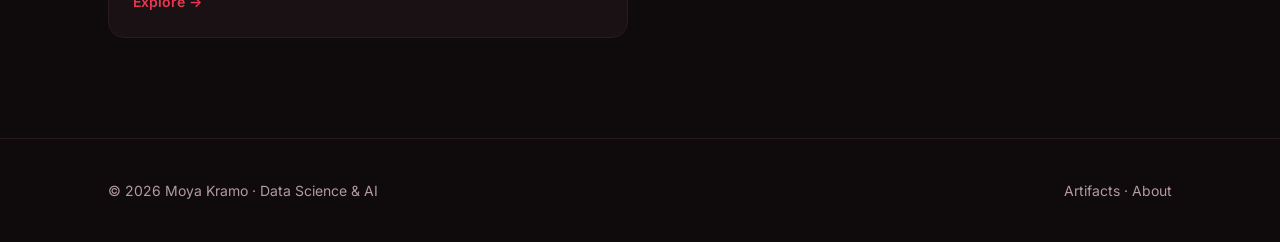
==== commit 6704646c: "Add files via upload" ====
--- a/index.html
+++ b/index.html
@@ -103,6 +103,15 @@
           <p>A growing library of practical resources designed to provide context, insight, and useful starting points.</p>
         </div>
         <div class="art-grid">
+          <a class="art-card" href="artifact-04.html">
+            <div class="art-thumb"><img src="assets/artifacts/artifact-04-cover.png" alt="Museum of AI Failures cover" /></div>
+            <div class="art-body">
+              <div class="art-index">ARTIFACT 04</div>
+              <h3>Museum of AI Failures: How Machine Learning Breaks in Production</h3>
+              <p>Six interactive exhibits let you break real machine learning systems yourself: skew a training set, launch a biased hiring model, or watch a recommender forget what it learned.</p>
+              <span class="art-more">Explore &rarr;</span>
+            </div>
+          </a>
           <a class="art-card" href="artifact-03.html">
             <div class="art-thumb"><img src="assets/artifacts/artifact-03-cover.png" alt="Inside the Black Box cover" /></div>
             <div class="art-body">
@@ -121,15 +130,6 @@
               <span class="art-more">Explore &rarr;</span>
             </div>
           </a>
-          <a class="art-card" href="artifact-01.html">
-            <div class="art-thumb"><img src="assets/artifacts/ai-timeline-cover.png" alt="AI Timeline cover slide" /></div>
-            <div class="art-body">
-              <div class="art-index">ARTIFACT 01</div>
-              <h3>The Evolution of AI: A Visual Timeline</h3>
-              <p>A five-minute grounding in AI's history, from Turing and the two AI winters to today's generative and agentic era.</p>
-              <span class="art-more">Explore &rarr;</span>
-            </div>
-          </a>
         </div>
       </div>
     </section>
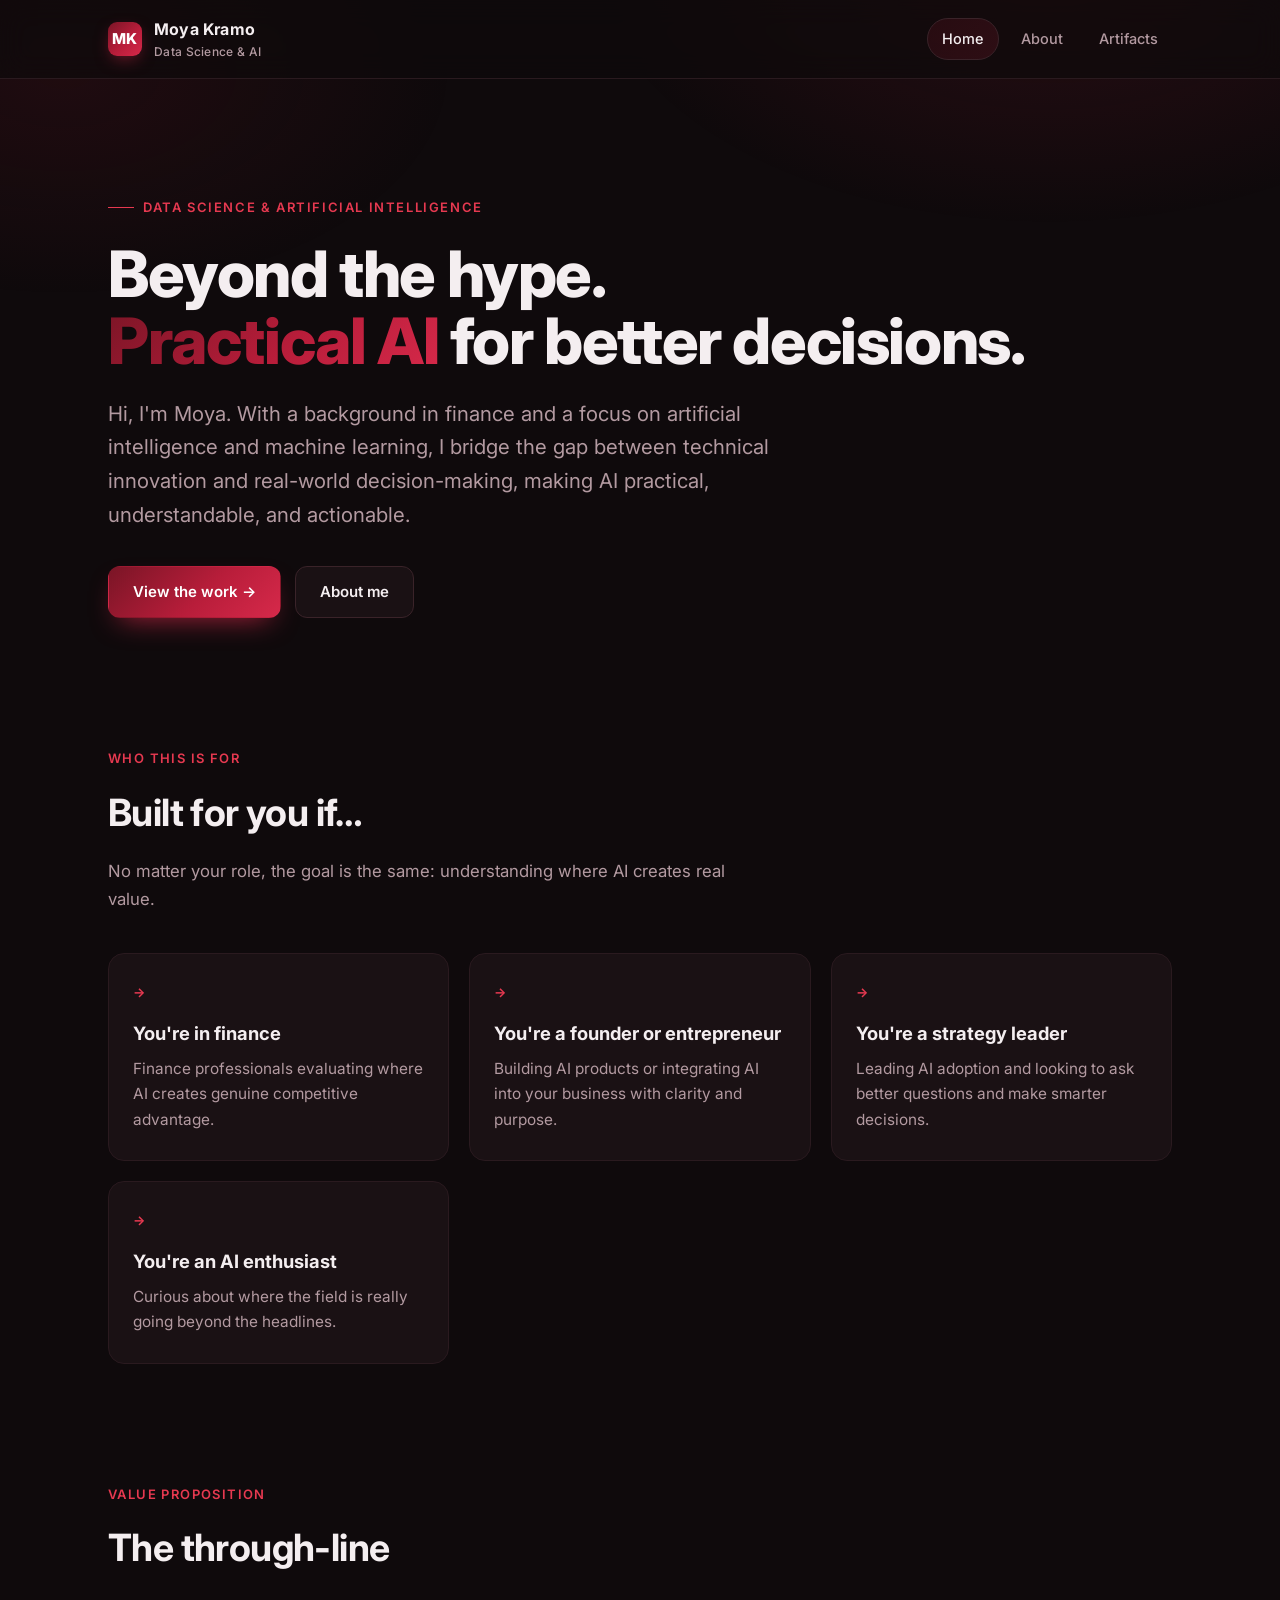
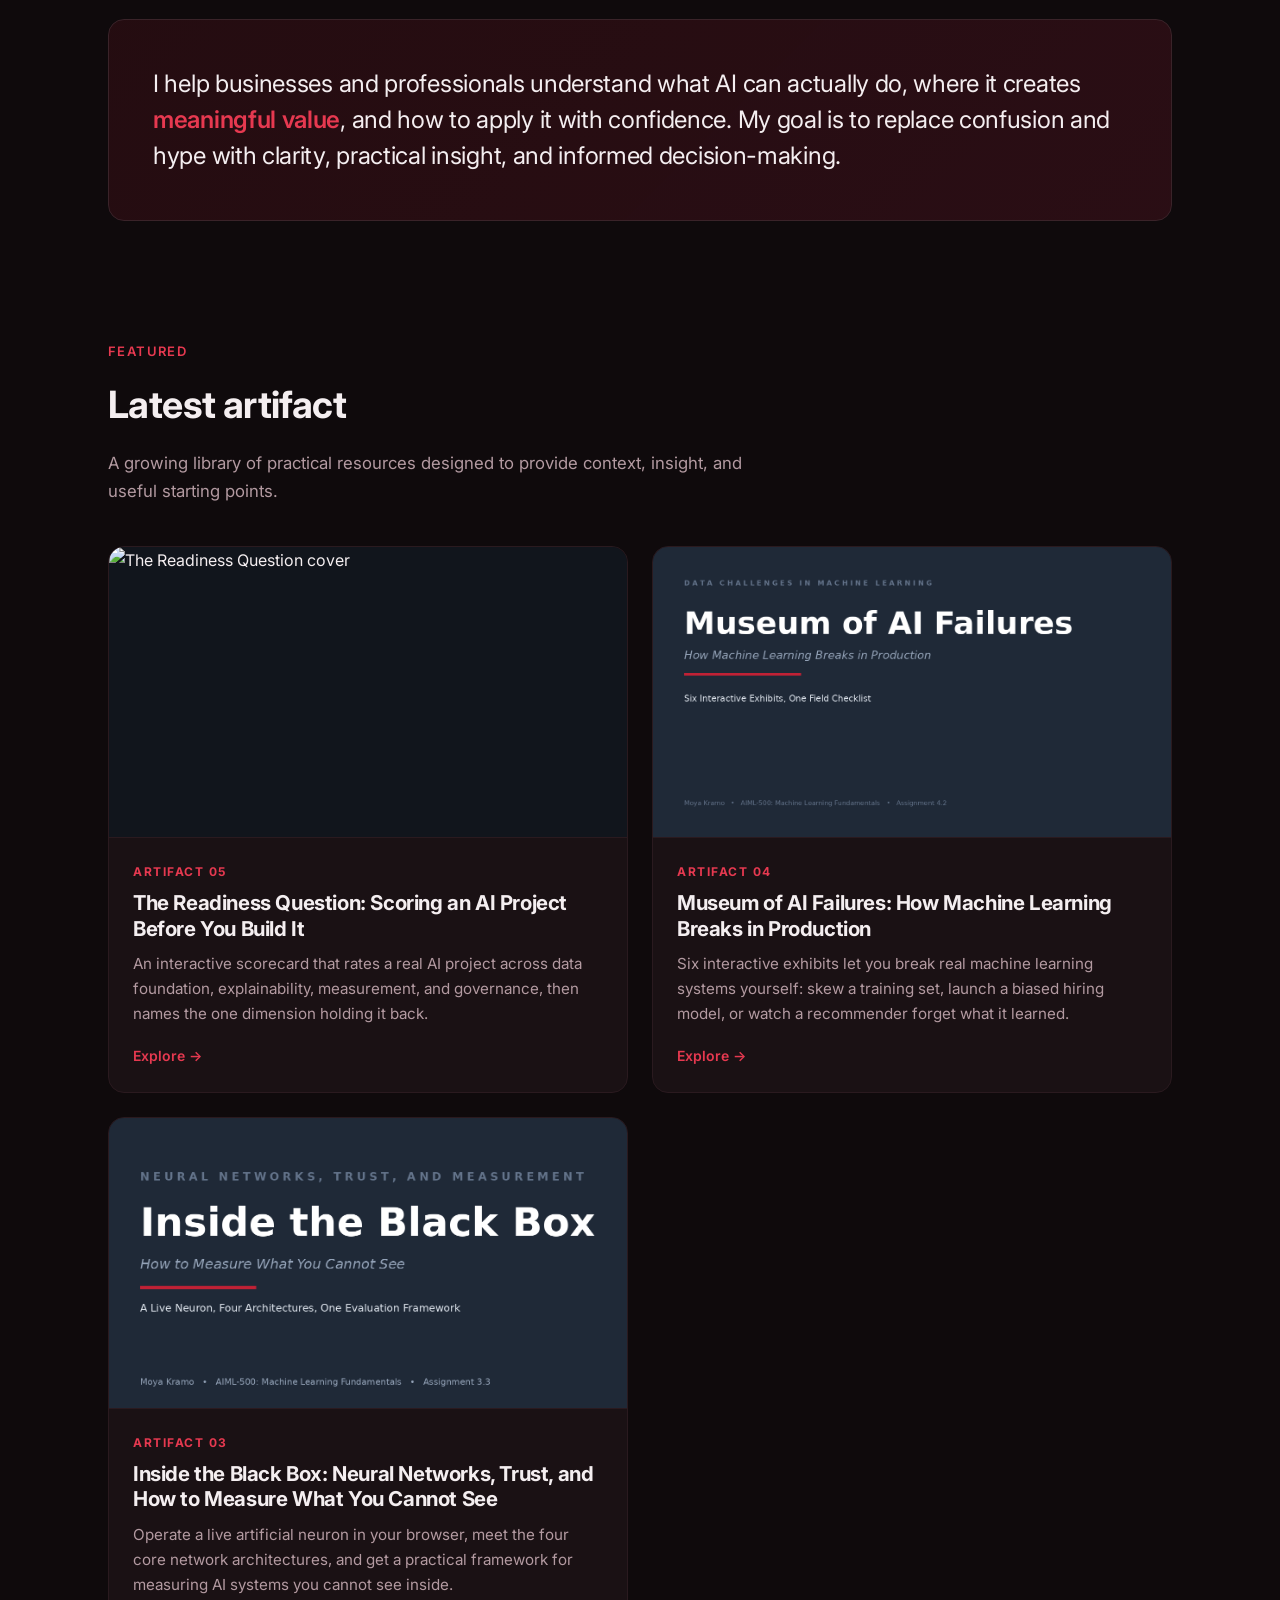
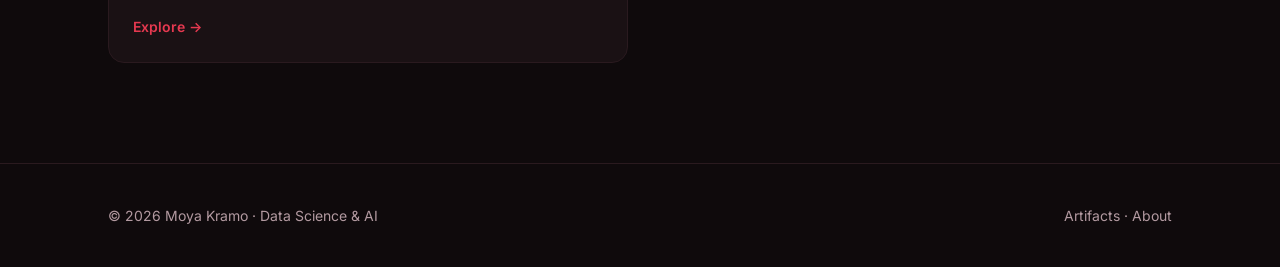
==== commit 2c8b078c: "Add files via upload" ====
--- a/index.html
+++ b/index.html
@@ -103,6 +103,15 @@
           <p>A growing library of practical resources designed to provide context, insight, and useful starting points.</p>
         </div>
         <div class="art-grid">
+          <a class="art-card" href="artifact-05.html">
+            <div class="art-thumb"><img src="assets/artifacts/artifact-05-cover.png" alt="The Readiness Question cover" /></div>
+            <div class="art-body">
+              <div class="art-index">ARTIFACT 05</div>
+              <h3>The Readiness Question: Scoring an AI Project Before You Build It</h3>
+              <p>An interactive scorecard that rates a real AI project across data foundation, explainability, measurement, and governance, then names the one dimension holding it back.</p>
+              <span class="art-more">Explore &rarr;</span>
+            </div>
+          </a>
           <a class="art-card" href="artifact-04.html">
             <div class="art-thumb"><img src="assets/artifacts/artifact-04-cover.png" alt="Museum of AI Failures cover" /></div>
             <div class="art-body">
@@ -121,15 +130,6 @@
               <span class="art-more">Explore &rarr;</span>
             </div>
           </a>
-          <a class="art-card" href="artifact-02.html">
-            <div class="art-thumb"><img src="assets/artifacts/artifact-02-cover.png" alt="StudyBridge AI study assistant cover" /></div>
-            <div class="art-body">
-              <div class="art-index">ARTIFACT 02</div>
-              <h3>StudyBridge: Building an AI Study Assistant</h3>
-              <p>A live AI chatbot for graduate and online learners, designed with a human-centered framework and tested against firm academic-integrity boundaries.</p>
-              <span class="art-more">Explore &rarr;</span>
-            </div>
-          </a>
         </div>
       </div>
     </section>
